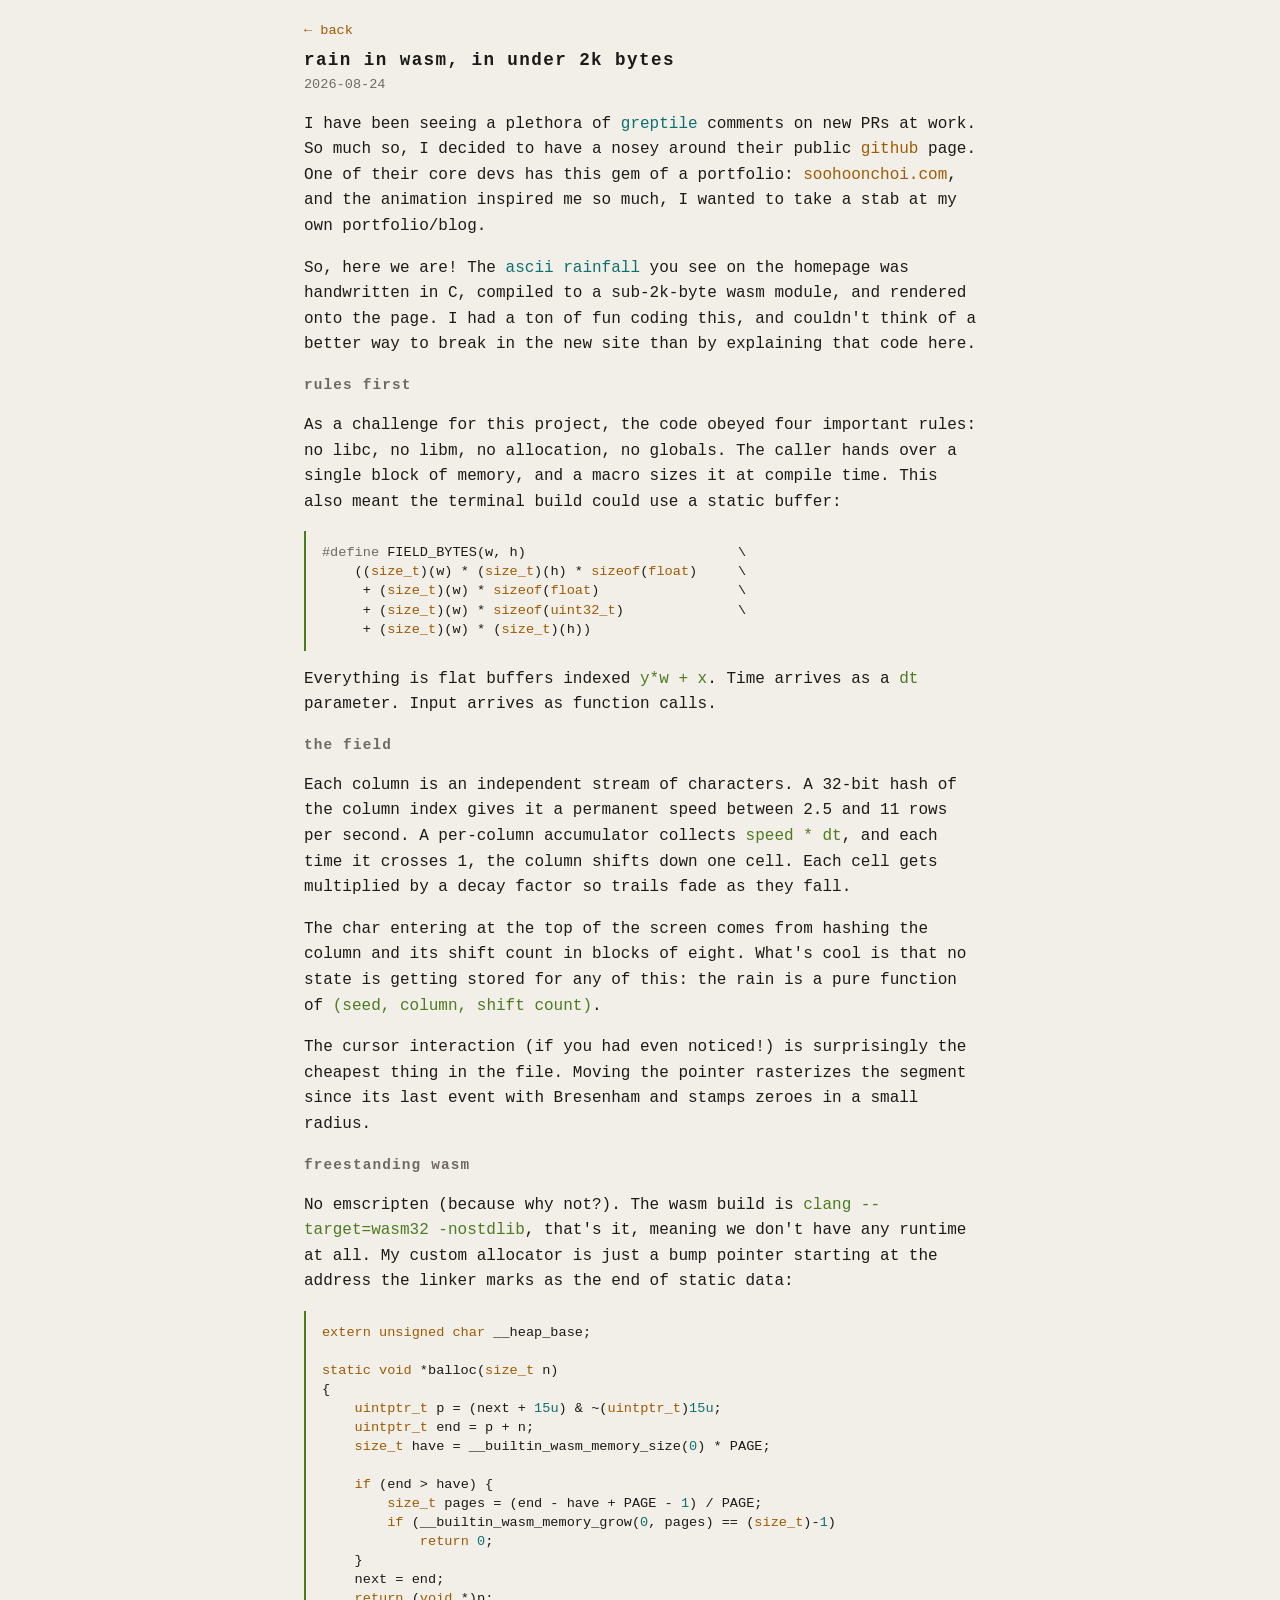
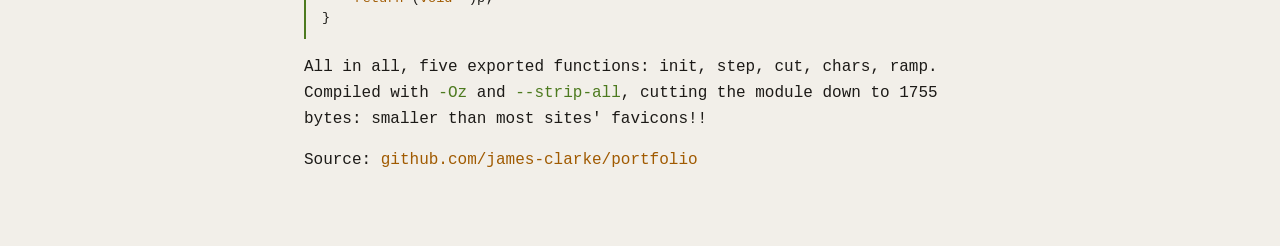
==== web/blog/rain-in-wasm.html @ ba7ddf72 "initial post" ====
<!doctype html>
<html lang="en">
<head>
<meta charset="utf-8">
<meta name="viewport" content="width=device-width, initial-scale=1">
<meta name="color-scheme" content="dark light">
<meta name="description" content="Hand-written C rain animation that fits into 1755 bytes of WebAssembly.">
<title>rain in wasm, in under 2k bytes</title>
<link rel="icon" href="data:image/svg+xml,<svg xmlns='http://www.w3.org/2000/svg' viewBox='0 0 16 16'><rect width='16' height='16' fill='%230a0908'/><text x='8' y='12.5' font-size='11' font-family='monospace' fill='%23ffb000' text-anchor='middle'>@</text></svg>">
<script>try{const t=localStorage.getItem("theme");if(t==="light"||t==="dark")document.documentElement.dataset.theme=t}catch{}</script>
<link rel="stylesheet" href="../style.css">
</head>
<body>
<main>
  <article>
    <p class="crumb"><a href="../">← back</a></p>
    <h1>rain in wasm, in under 2k bytes</h1>
    <p class="date"><time datetime="2026-08-24">2026-08-24</time></p>

    <p>I have been seeing a plethora of <em>greptile</em> comments on new PRs
    at work. So much so, I decided to have a nosey around their public
    <a href="https://github.com/greptileai/">github</a> page. One of their core
    devs has this gem of a portfolio:
    <a href="https://soohoonchoi.com/">soohoonchoi.com</a>, and the animation
    inspired me so much, I wanted to take a stab at my own portfolio/blog.</p>
    <p>So, here we are! The <em>ascii rainfall</em> you see on the homepage
    was handwritten in C, compiled to a sub-2k-byte wasm module, and rendered
    onto the page. I had a ton of fun coding this, and couldn't think of a
    better way to break in the new site than by explaining that code here.</p>

    <h2>rules first</h2>
    <p>As a challenge for this project, the code obeyed four important rules:
    no libc, no libm, no allocation, no globals. The caller hands over a single
    block of memory, and a macro sizes it at compile time. This also meant the
    terminal build could use a static buffer:</p>
    <pre><code><span class="p">#define</span> FIELD_BYTES(w, h)                          \
    ((<span class="k">size_t</span>)(w) * (<span class="k">size_t</span>)(h) * <span class="k">sizeof</span>(<span class="k">float</span>)     \
     + (<span class="k">size_t</span>)(w) * <span class="k">sizeof</span>(<span class="k">float</span>)                 \
     + (<span class="k">size_t</span>)(w) * <span class="k">sizeof</span>(<span class="k">uint32_t</span>)              \
     + (<span class="k">size_t</span>)(w) * (<span class="k">size_t</span>)(h))</code></pre>
    <p>Everything is flat buffers indexed <code>y*w + x</code>. Time arrives
    as a <code>dt</code> parameter. Input arrives as function calls.</p>

    <h2>the field</h2>
    <p>Each column is an independent stream of characters. A 32-bit hash of the
    column index gives it a permanent speed between 2.5 and 11 rows per second.
    A per-column accumulator collects <code>speed * dt</code>, and each time it
    crosses 1, the column shifts down one cell. Each cell gets multiplied by a
    decay factor so trails fade as they fall.</p>
    <p>The char entering at the top of the screen comes from hashing the column
    and its shift count in blocks of eight. What's cool is that no state is
    getting stored for any of this: the rain is a pure function of
    <code>(seed, column, shift count)</code>.</p>
    <p>The cursor interaction (if you had even noticed!) is surprisingly the
    cheapest thing in the file. Moving the pointer rasterizes the segment since
    its last event with Bresenham and stamps zeroes in a small radius.</p>

    <h2>freestanding wasm</h2>
    <p>No emscripten (because why not?). The wasm build is
    <code>clang --target=wasm32 -nostdlib</code>, that's it, meaning we don't
    have any runtime at all. My custom allocator is just a bump pointer starting
    at the address the linker marks as the end of static data:</p>
    <pre><code><span class="k">extern unsigned char</span> __heap_base;

<span class="k">static void</span> *balloc(<span class="k">size_t</span> n)
{
    <span class="k">uintptr_t</span> p = (next + <span class="n">15u</span>) &amp; ~(<span class="k">uintptr_t</span>)<span class="n">15u</span>;
    <span class="k">uintptr_t</span> end = p + n;
    <span class="k">size_t</span> have = __builtin_wasm_memory_size(<span class="n">0</span>) * PAGE;

    <span class="k">if</span> (end > have) {
        <span class="k">size_t</span> pages = (end - have + PAGE - <span class="n">1</span>) / PAGE;
        <span class="k">if</span> (__builtin_wasm_memory_grow(<span class="n">0</span>, pages) == (<span class="k">size_t</span>)-<span class="n">1</span>)
            <span class="k">return</span> <span class="n">0</span>;
    }
    next = end;
    <span class="k">return</span> (<span class="k">void</span> *)p;
}</code></pre>
    <p>All in all, five exported functions: init, step, cut, chars, ramp.
    Compiled with <code>-Oz</code> and <code>--strip-all</code>, cutting the
    module down to 1755 bytes: smaller than most sites' favicons!!</p>

    <p>Source: <a href="https://github.com/james-clarke/portfolio">github.com/james-clarke/portfolio</a></p>
  </article>
</main>
</body>
</html>
---- web/style.css ----
:root {
  color-scheme: dark light;
  --bg: light-dark(#f2efe9, #0a0908);
  --amber: light-dark(#a05a00, #ffb000);
  --bright: light-dark(#6b3c00, #ffd75f);
  --glow: light-dark(transparent, rgba(255, 176, 0, 0.45));
  --text: light-dark(#1c1a17, #e8e4dc);
  --dim: light-dark(#6f6a61, #8a857c);
  --code: light-dark(#4d7a1f, #8fd94d);
  --em: light-dark(#0e6f6f, #56d9d9);
}
:root[data-theme="light"] { color-scheme: light; }
:root[data-theme="dark"] { color-scheme: dark; }
html, body { margin: 0; background: var(--bg); }
body {
  font: 16px/1.5 ui-monospace, "Cascadia Mono", Menlo, Consolas, monospace;
  color: var(--text);
  min-height: 100svh;
}
a { color: var(--amber); text-decoration: none; }
a:hover { text-decoration: underline; }
header { display: flex; justify-content: flex-end; }
#theme {
  padding: 0.25rem;
  background: none;
  border: 0;
  font: inherit;
  font-size: 0.85rem;
  color: var(--dim);
  cursor: pointer;
}
#theme:hover { color: var(--amber); }
main {
  display: grid;
  justify-items: center;
  gap: 0.75rem;
  padding: clamp(0.75rem, 2.5vw, 1.25rem) 0 clamp(2rem, 8vw, 3.5rem);
}
main > * {
  width: min(100% - 2rem, 840px);
}
#frame {
  position: relative;
  overflow: hidden;
  touch-action: pan-y;
  aspect-ratio: 7 / 4;
}
#field, #bright {
  position: absolute;
  top: 0; left: 0;
  margin: 0;
  font: 10px/1 ui-monospace, Menlo, Consolas, monospace;
  user-select: none;
  pointer-events: none;
}
#field { color: var(--amber); }
#bright { color: var(--bright); text-shadow: 0 0 6px var(--glow); }
#meta {
  display: flex;
  justify-content: space-between;
  align-items: baseline;
  gap: 1rem;
}
#source { font-size: 0.85rem; }
#who h1 {
  margin: 0;
  font-size: 1.1rem;
  font-weight: 600;
  letter-spacing: 0.08em;
}
#who .about,
#who .links {
  margin: 0.35rem 0 0;
  font-size: 0.85rem;
}
#who .about { color: var(--dim); }
h2 {
  margin: 0.75rem 0 0;
  font-size: 0.9rem;
  font-weight: 600;
  letter-spacing: 0.08em;
  color: var(--dim);
}
#work, #posts {
  margin: 0;
  padding: 0;
  list-style: none;
  display: grid;
  gap: 0.5rem;
  color: var(--dim);
}
#work { counter-reset: proj; }
#posts li {
  display: grid;
  grid-template-columns: 1fr auto;
  gap: 2ch;
}
#posts time { font-size: 0.85rem; }
#work li {
  display: grid;
  grid-template-columns: 4ch max-content 1fr;
}
#work li::before {
  counter-increment: proj;
  content: "0" counter(proj);
}
#work .desc {
  min-width: 0;
  padding-left: 2ch;
  text-align: right;
  white-space: nowrap;
  overflow: hidden;
  text-overflow: ellipsis;
}
main > article {
  width: min(100% - 2rem, 70ch);
  line-height: 1.6;
}
article h1 {
  margin: 0.25rem 0 0;
  font-size: 1.1rem;
  font-weight: 600;
  letter-spacing: 0.08em;
}
article .date {
  margin: 0;
  font-size: 0.85rem;
  color: var(--dim);
}
article .crumb { margin: 0; font-size: 0.85rem; }
article code { color: var(--code); }
em { color: var(--em); font-style: normal; }
article pre {
  margin: 1rem 0;
  padding: 0.75rem 0 0.75rem 1rem;
  border-left: 2px solid var(--code);
  overflow-x: auto;
  font-size: 0.85rem;
  line-height: 1.4;
}
article pre code { color: inherit; }
pre .k { color: var(--amber); }
pre .n { color: var(--em); }
pre .p { color: var(--dim); }
@media (max-width: 599px) {
  #frame { aspect-ratio: 10 / 9; }
  #work li { grid-template-columns: 4ch 1fr; }
  #work .desc {
    grid-column: 2;
    padding-left: 0;
    text-align: left;
    white-space: normal;
    font-size: 0.85rem;
  }
}
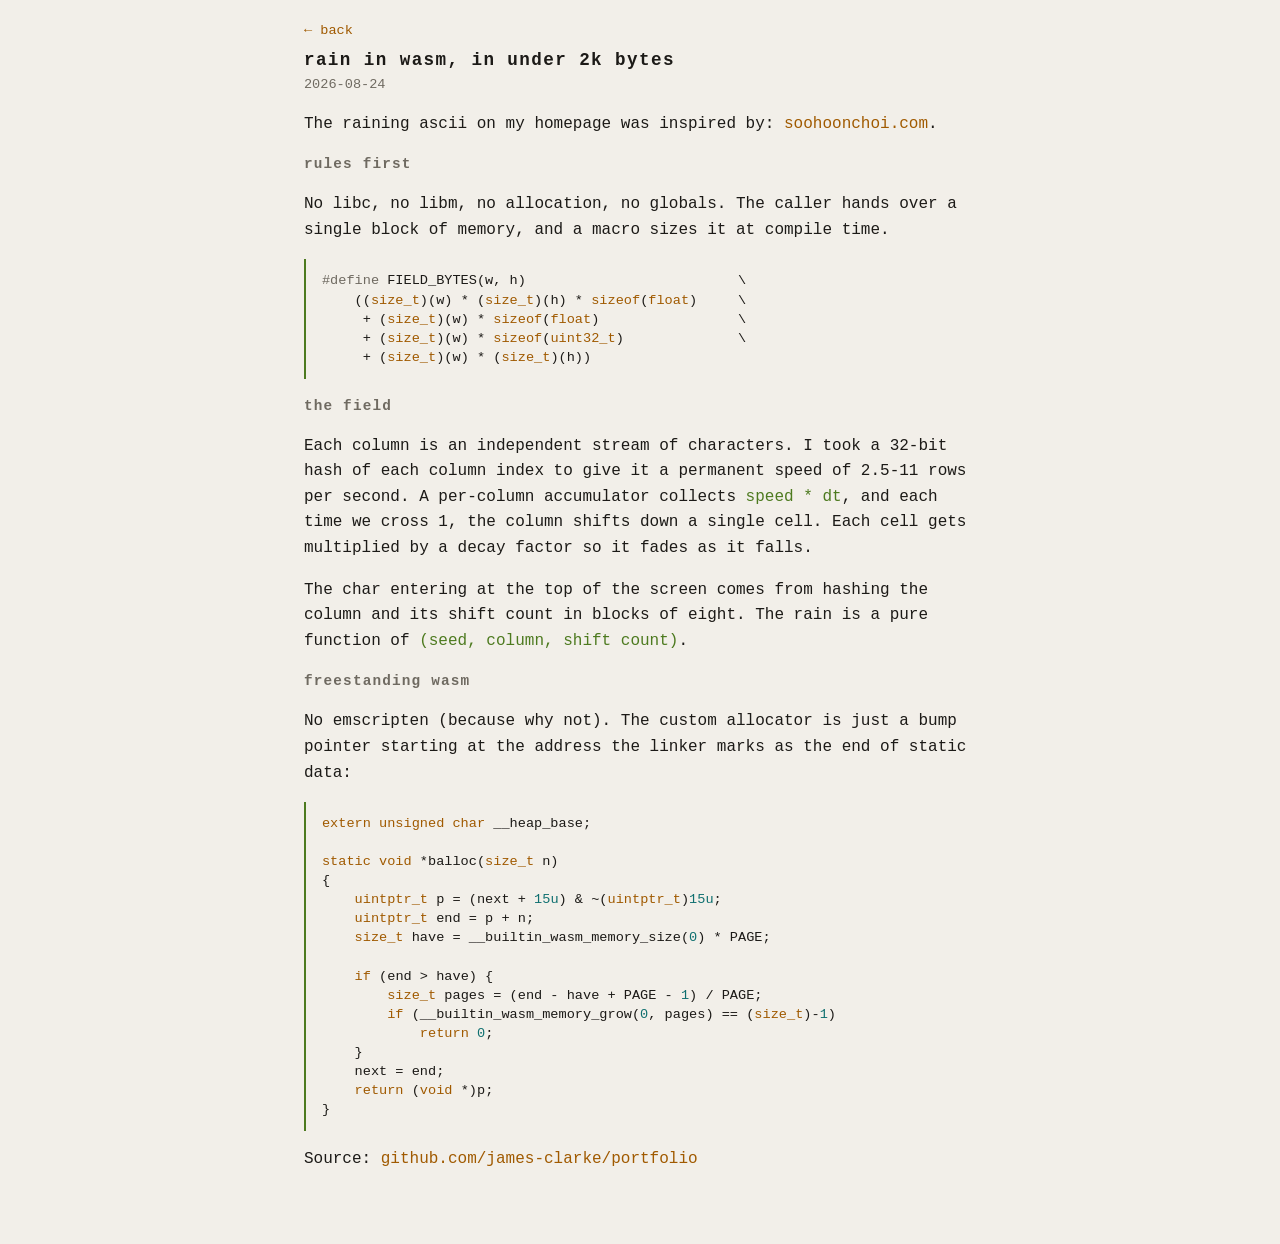
==== commit 956ca241: "article riv" ====
--- a/web/blog/rain-in-wasm.html
+++ b/web/blog/rain-in-wasm.html
@@ -16,50 +16,30 @@
     <p class="crumb"><a href="../">← back</a></p>
     <h1>rain in wasm, in under 2k bytes</h1>
     <p class="date"><time datetime="2026-08-24">2026-08-24</time></p>
-
-    <p>I have been seeing a plethora of <em>greptile</em> comments on new PRs
-    at work. So much so, I decided to have a nosey around their public
-    <a href="https://github.com/greptileai/">github</a> page. One of their core
-    devs has this gem of a portfolio:
-    <a href="https://soohoonchoi.com/">soohoonchoi.com</a>, and the animation
-    inspired me so much, I wanted to take a stab at my own portfolio/blog.</p>
-    <p>So, here we are! The <em>ascii rainfall</em> you see on the homepage
-    was handwritten in C, compiled to a sub-2k-byte wasm module, and rendered
-    onto the page. I had a ton of fun coding this, and couldn't think of a
-    better way to break in the new site than by explaining that code here.</p>
-
+    <p>The raining ascii on my homepage was inspired by:
+    <a href="https://soohoonchoi.com/">soohoonchoi.com</a>.</p>
     <h2>rules first</h2>
-    <p>As a challenge for this project, the code obeyed four important rules:
-    no libc, no libm, no allocation, no globals. The caller hands over a single
-    block of memory, and a macro sizes it at compile time. This also meant the
-    terminal build could use a static buffer:</p>
+    <p>No libc, no libm, no allocation, no globals. The caller
+    hands over a single block of memory, and a macro sizes it at compile time.</p>
     <pre><code><span class="p">#define</span> FIELD_BYTES(w, h)                          \
     ((<span class="k">size_t</span>)(w) * (<span class="k">size_t</span>)(h) * <span class="k">sizeof</span>(<span class="k">float</span>)     \
      + (<span class="k">size_t</span>)(w) * <span class="k">sizeof</span>(<span class="k">float</span>)                 \
      + (<span class="k">size_t</span>)(w) * <span class="k">sizeof</span>(<span class="k">uint32_t</span>)              \
      + (<span class="k">size_t</span>)(w) * (<span class="k">size_t</span>)(h))</code></pre>
-    <p>Everything is flat buffers indexed <code>y*w + x</code>. Time arrives
-    as a <code>dt</code> parameter. Input arrives as function calls.</p>
 
     <h2>the field</h2>
-    <p>Each column is an independent stream of characters. A 32-bit hash of the
-    column index gives it a permanent speed between 2.5 and 11 rows per second.
-    A per-column accumulator collects <code>speed * dt</code>, and each time it
-    crosses 1, the column shifts down one cell. Each cell gets multiplied by a
-    decay factor so trails fade as they fall.</p>
+    <p>Each column is an independent stream of characters. I took a 32-bit hash 
+    of each column index to give it a permanent speed of 2.5-11 rows per second.
+    A per-column accumulator collects <code>speed * dt</code>, and each time we
+    cross 1, the column shifts down a single cell. Each cell gets multiplied by a
+    decay factor so it fades as it falls.</p>
     <p>The char entering at the top of the screen comes from hashing the column
-    and its shift count in blocks of eight. What's cool is that no state is
-    getting stored for any of this: the rain is a pure function of
+    and its shift count in blocks of eight. The rain is a pure function of
     <code>(seed, column, shift count)</code>.</p>
-    <p>The cursor interaction (if you had even noticed!) is surprisingly the
-    cheapest thing in the file. Moving the pointer rasterizes the segment since
-    its last event with Bresenham and stamps zeroes in a small radius.</p>
 
     <h2>freestanding wasm</h2>
-    <p>No emscripten (because why not?). The wasm build is
-    <code>clang --target=wasm32 -nostdlib</code>, that's it, meaning we don't
-    have any runtime at all. My custom allocator is just a bump pointer starting
-    at the address the linker marks as the end of static data:</p>
+    <p>No emscripten (because why not). The custom allocator is just a bump pointer 
+    starting at the address the linker marks as the end of static data:</p>
     <pre><code><span class="k">extern unsigned char</span> __heap_base;
 
 <span class="k">static void</span> *balloc(<span class="k">size_t</span> n)
@@ -76,9 +56,6 @@
     next = end;
     <span class="k">return</span> (<span class="k">void</span> *)p;
 }</code></pre>
-    <p>All in all, five exported functions: init, step, cut, chars, ramp.
-    Compiled with <code>-Oz</code> and <code>--strip-all</code>, cutting the
-    module down to 1755 bytes: smaller than most sites' favicons!!</p>
 
     <p>Source: <a href="https://github.com/james-clarke/portfolio">github.com/james-clarke/portfolio</a></p>
   </article>
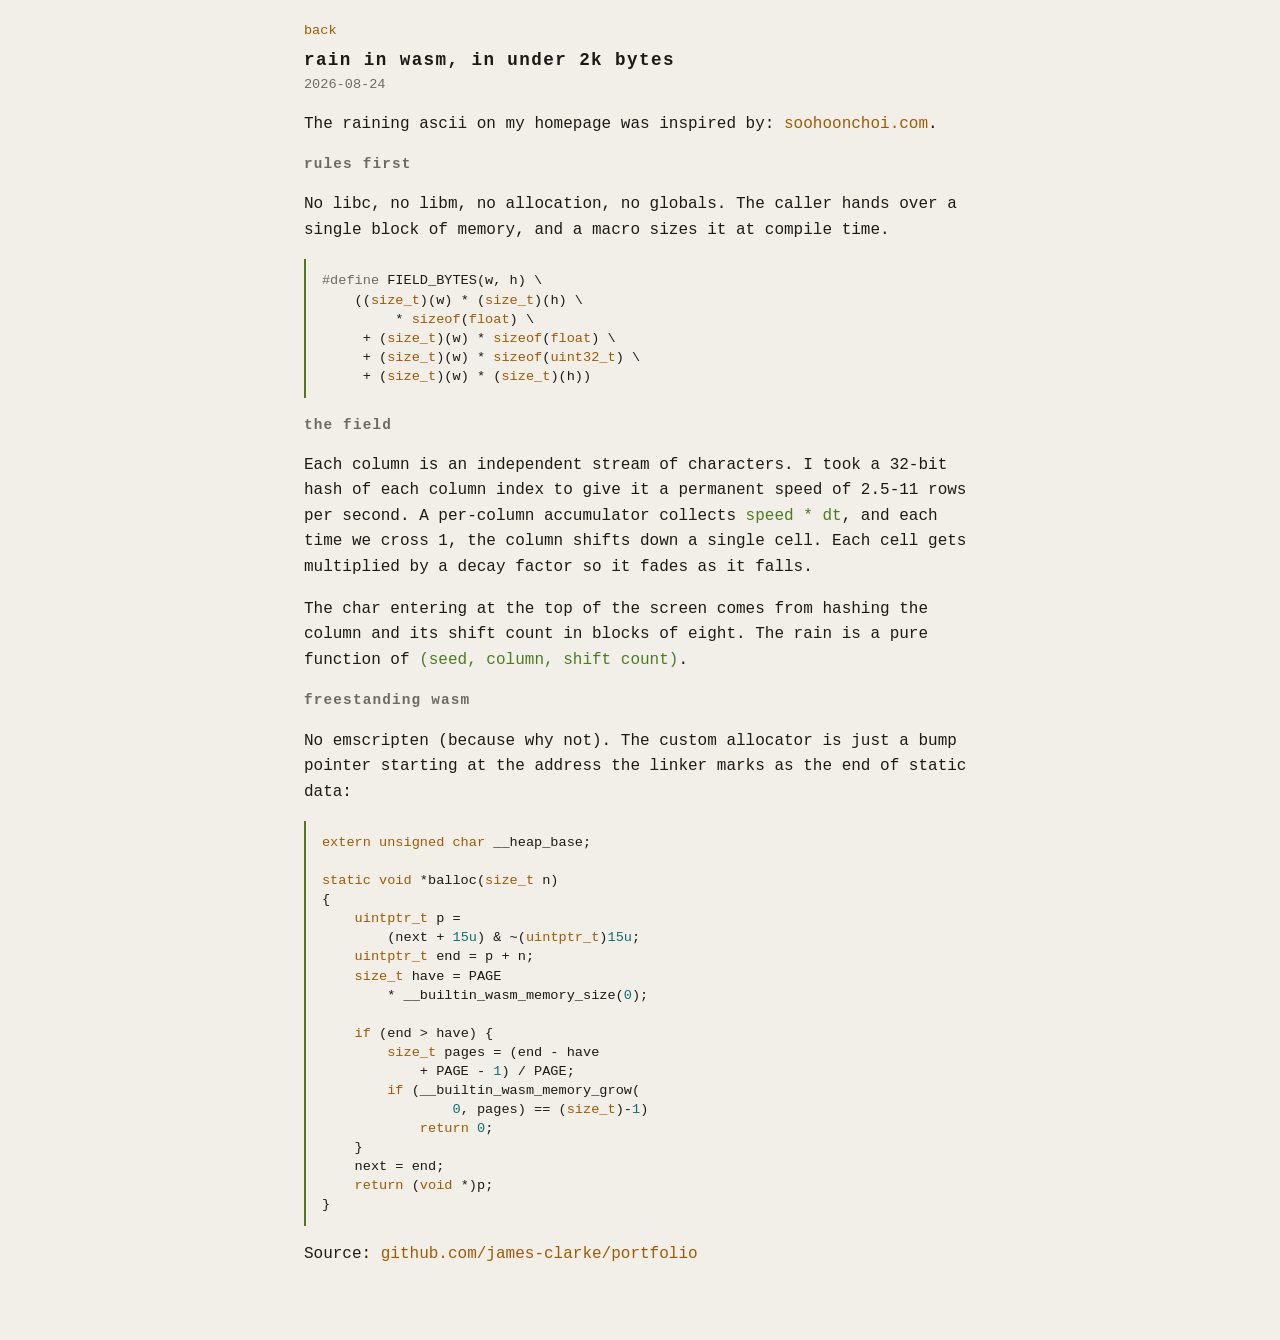
==== commit 236c742d: "better mobile view, wrapping, font + open links in new tab" ====
--- a/web/blog/rain-in-wasm.html
+++ b/web/blog/rain-in-wasm.html
@@ -13,18 +13,19 @@
 <body>
 <main>
   <article>
-    <p class="crumb"><a href="../">← back</a></p>
+    <p class="crumb"><a href="../">back</a></p>
     <h1>rain in wasm, in under 2k bytes</h1>
     <p class="date"><time datetime="2026-08-24">2026-08-24</time></p>
     <p>The raining ascii on my homepage was inspired by:
-    <a href="https://soohoonchoi.com/">soohoonchoi.com</a>.</p>
+    <a href="https://soohoonchoi.com/" target="_blank">soohoonchoi.com</a>.</p>
     <h2>rules first</h2>
     <p>No libc, no libm, no allocation, no globals. The caller
     hands over a single block of memory, and a macro sizes it at compile time.</p>
-    <pre><code><span class="p">#define</span> FIELD_BYTES(w, h)                          \
-    ((<span class="k">size_t</span>)(w) * (<span class="k">size_t</span>)(h) * <span class="k">sizeof</span>(<span class="k">float</span>)     \
-     + (<span class="k">size_t</span>)(w) * <span class="k">sizeof</span>(<span class="k">float</span>)                 \
-     + (<span class="k">size_t</span>)(w) * <span class="k">sizeof</span>(<span class="k">uint32_t</span>)              \
+    <pre><code><span class="p">#define</span> FIELD_BYTES(w, h) \
+    ((<span class="k">size_t</span>)(w) * (<span class="k">size_t</span>)(h) \
+         * <span class="k">sizeof</span>(<span class="k">float</span>) \
+     + (<span class="k">size_t</span>)(w) * <span class="k">sizeof</span>(<span class="k">float</span>) \
+     + (<span class="k">size_t</span>)(w) * <span class="k">sizeof</span>(<span class="k">uint32_t</span>) \
      + (<span class="k">size_t</span>)(w) * (<span class="k">size_t</span>)(h))</code></pre>
 
     <h2>the field</h2>
@@ -44,20 +45,24 @@
 
 <span class="k">static void</span> *balloc(<span class="k">size_t</span> n)
 {
-    <span class="k">uintptr_t</span> p = (next + <span class="n">15u</span>) &amp; ~(<span class="k">uintptr_t</span>)<span class="n">15u</span>;
+    <span class="k">uintptr_t</span> p =
+        (next + <span class="n">15u</span>) &amp; ~(<span class="k">uintptr_t</span>)<span class="n">15u</span>;
     <span class="k">uintptr_t</span> end = p + n;
-    <span class="k">size_t</span> have = __builtin_wasm_memory_size(<span class="n">0</span>) * PAGE;
+    <span class="k">size_t</span> have = PAGE
+        * __builtin_wasm_memory_size(<span class="n">0</span>);
 
     <span class="k">if</span> (end > have) {
-        <span class="k">size_t</span> pages = (end - have + PAGE - <span class="n">1</span>) / PAGE;
-        <span class="k">if</span> (__builtin_wasm_memory_grow(<span class="n">0</span>, pages) == (<span class="k">size_t</span>)-<span class="n">1</span>)
+        <span class="k">size_t</span> pages = (end - have
+            + PAGE - <span class="n">1</span>) / PAGE;
+        <span class="k">if</span> (__builtin_wasm_memory_grow(
+                <span class="n">0</span>, pages) == (<span class="k">size_t</span>)-<span class="n">1</span>)
             <span class="k">return</span> <span class="n">0</span>;
     }
     next = end;
     <span class="k">return</span> (<span class="k">void</span> *)p;
 }</code></pre>
 
-    <p>Source: <a href="https://github.com/james-clarke/portfolio">github.com/james-clarke/portfolio</a></p>
+    <p>Source: <a href="https://github.com/james-clarke/portfolio" target="_blank">github.com/james-clarke/portfolio</a></p>
   </article>
 </main>
 </body>
--- a/web/style.css
+++ b/web/style.css
@@ -12,8 +12,9 @@
 :root[data-theme="light"] { color-scheme: light; }
 :root[data-theme="dark"] { color-scheme: dark; }
 html, body { margin: 0; background: var(--bg); }
+html { -webkit-text-size-adjust: 100%; text-size-adjust: 100%; }
 body {
-  font: 16px/1.5 ui-monospace, "Cascadia Mono", Menlo, Consolas, monospace;
+  font: 1rem/1.5 ui-monospace, "Cascadia Mono", Menlo, Consolas, monospace;
   color: var(--text);
   min-height: 100svh;
 }
@@ -21,7 +22,8 @@
 a:hover { text-decoration: underline; }
 header { display: flex; justify-content: flex-end; }
 #theme {
-  padding: 0.25rem;
+  padding: 0.5rem;
+  margin: -0.25rem;
   background: none;
   border: 0;
   font: inherit;
@@ -95,7 +97,7 @@
   grid-template-columns: 1fr auto;
   gap: 2ch;
 }
-#posts time { font-size: 0.85rem; }
+#posts time { font-size: 0.85rem; white-space: nowrap; }
 #work li {
   display: grid;
   grid-template-columns: 4ch max-content 1fr;
@@ -115,6 +117,7 @@
 main > article {
   width: min(100% - 2rem, 70ch);
   line-height: 1.6;
+  overflow-wrap: break-word;
 }
 article h1 {
   margin: 0.25rem 0 0;
@@ -132,7 +135,7 @@
 em { color: var(--em); font-style: normal; }
 article pre {
   margin: 1rem 0;
-  padding: 0.75rem 0 0.75rem 1rem;
+  padding: 0.75rem 1rem;
   border-left: 2px solid var(--code);
   overflow-x: auto;
   font-size: 0.85rem;
@@ -143,7 +146,10 @@
 pre .n { color: var(--em); }
 pre .p { color: var(--dim); }
 @media (max-width: 599px) {
+  html { font-size: 15px; }
+  article pre { margin-inline: -1rem; }
   #frame { aspect-ratio: 10 / 9; }
+  #posts li { grid-template-columns: 1fr; gap: 0; }
   #work li { grid-template-columns: 4ch 1fr; }
   #work .desc {
     grid-column: 2;
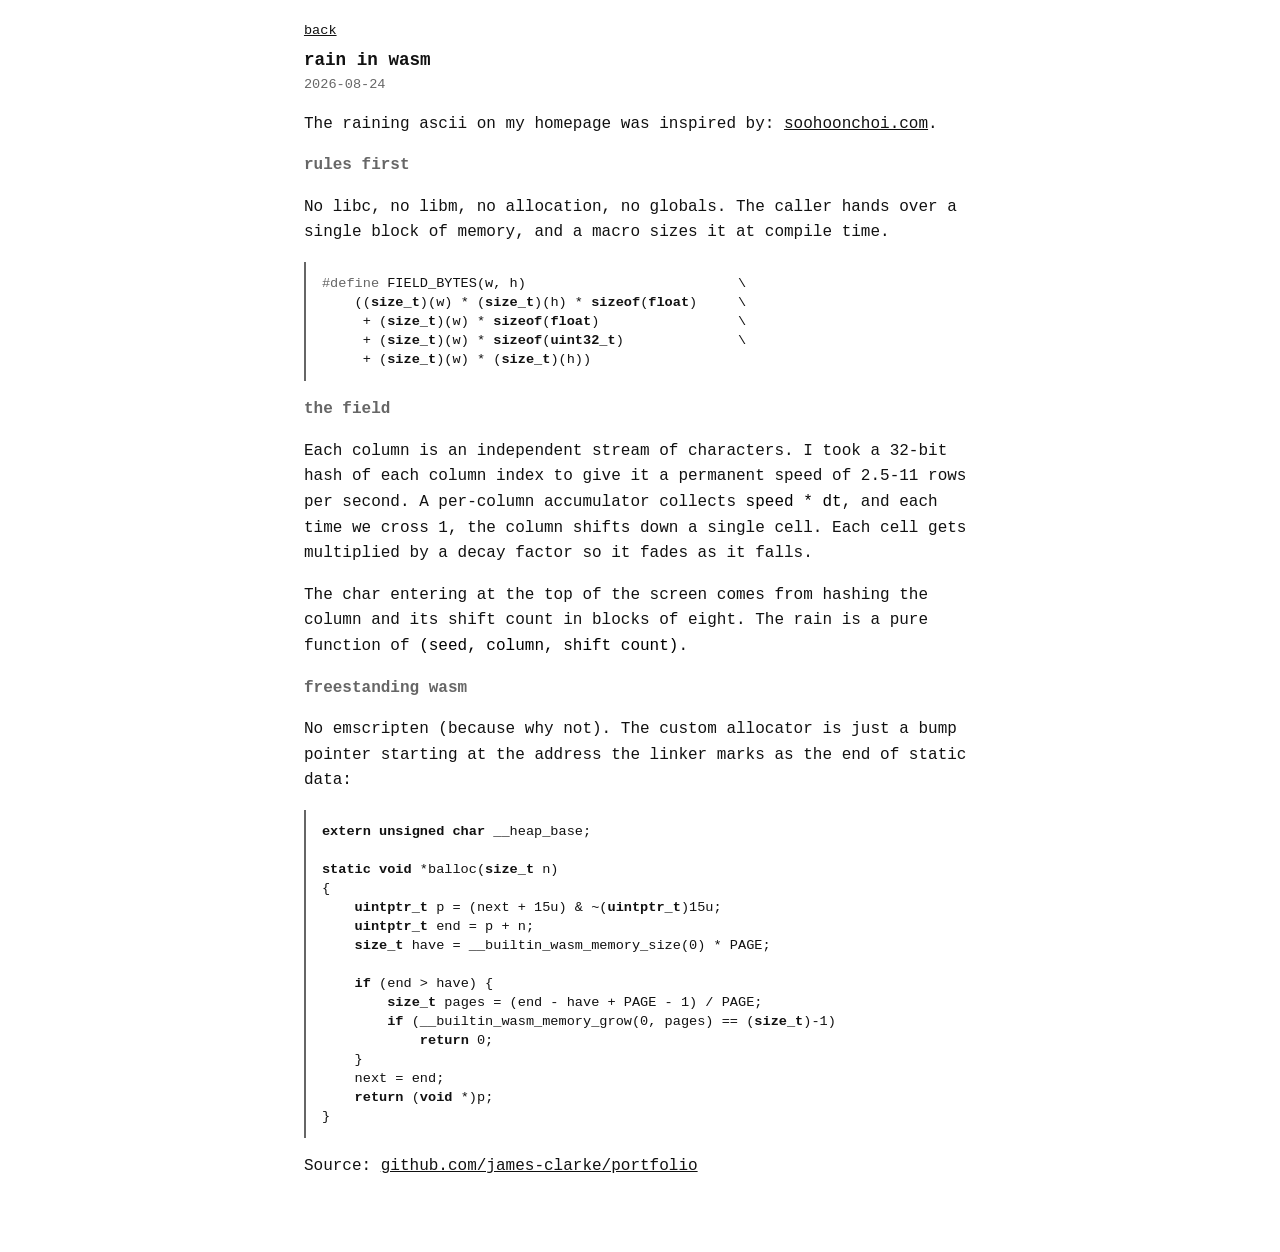
==== commit d9875fd4: "monochrome redesign, default mono font + a11y fixes" ====
--- a/web/blog/rain-in-wasm.html
+++ b/web/blog/rain-in-wasm.html
@@ -5,8 +5,8 @@
 <meta name="viewport" content="width=device-width, initial-scale=1">
 <meta name="color-scheme" content="dark light">
 <meta name="description" content="Hand-written C rain animation that fits into 1755 bytes of WebAssembly.">
-<title>rain in wasm, in under 2k bytes</title>
-<link rel="icon" href="data:image/svg+xml,<svg xmlns='http://www.w3.org/2000/svg' viewBox='0 0 16 16'><rect width='16' height='16' fill='%230a0908'/><text x='8' y='12.5' font-size='11' font-family='monospace' fill='%23ffb000' text-anchor='middle'>@</text></svg>">
+<title>rain in wasm</title>
+<link rel="icon" href="data:image/svg+xml,<svg xmlns='http://www.w3.org/2000/svg' viewBox='0 0 16 16'><rect width='16' height='16' fill='%230a0a0a'/><text x='8' y='12.5' font-size='11' font-family='monospace' fill='%23fff' text-anchor='middle'>@</text></svg>">
 <script>try{const t=localStorage.getItem("theme");if(t==="light"||t==="dark")document.documentElement.dataset.theme=t}catch{}</script>
 <link rel="stylesheet" href="../style.css">
 </head>
@@ -14,18 +14,17 @@
 <main>
   <article>
     <p class="crumb"><a href="../">back</a></p>
-    <h1>rain in wasm, in under 2k bytes</h1>
+    <h1>rain in wasm</h1>
     <p class="date"><time datetime="2026-08-24">2026-08-24</time></p>
     <p>The raining ascii on my homepage was inspired by:
     <a href="https://soohoonchoi.com/" target="_blank">soohoonchoi.com</a>.</p>
     <h2>rules first</h2>
     <p>No libc, no libm, no allocation, no globals. The caller
     hands over a single block of memory, and a macro sizes it at compile time.</p>
-    <pre><code><span class="p">#define</span> FIELD_BYTES(w, h) \
-    ((<span class="k">size_t</span>)(w) * (<span class="k">size_t</span>)(h) \
-         * <span class="k">sizeof</span>(<span class="k">float</span>) \
-     + (<span class="k">size_t</span>)(w) * <span class="k">sizeof</span>(<span class="k">float</span>) \
-     + (<span class="k">size_t</span>)(w) * <span class="k">sizeof</span>(<span class="k">uint32_t</span>) \
+    <pre><code><span class="p">#define</span> FIELD_BYTES(w, h)                          \
+    ((<span class="k">size_t</span>)(w) * (<span class="k">size_t</span>)(h) * <span class="k">sizeof</span>(<span class="k">float</span>)     \
+     + (<span class="k">size_t</span>)(w) * <span class="k">sizeof</span>(<span class="k">float</span>)                 \
+     + (<span class="k">size_t</span>)(w) * <span class="k">sizeof</span>(<span class="k">uint32_t</span>)              \
      + (<span class="k">size_t</span>)(w) * (<span class="k">size_t</span>)(h))</code></pre>
 
     <h2>the field</h2>
@@ -45,18 +44,14 @@
 
 <span class="k">static void</span> *balloc(<span class="k">size_t</span> n)
 {
-    <span class="k">uintptr_t</span> p =
-        (next + <span class="n">15u</span>) &amp; ~(<span class="k">uintptr_t</span>)<span class="n">15u</span>;
+    <span class="k">uintptr_t</span> p = (next + 15u) &amp; ~(<span class="k">uintptr_t</span>)15u;
     <span class="k">uintptr_t</span> end = p + n;
-    <span class="k">size_t</span> have = PAGE
-        * __builtin_wasm_memory_size(<span class="n">0</span>);
+    <span class="k">size_t</span> have = __builtin_wasm_memory_size(0) * PAGE;
 
     <span class="k">if</span> (end > have) {
-        <span class="k">size_t</span> pages = (end - have
-            + PAGE - <span class="n">1</span>) / PAGE;
-        <span class="k">if</span> (__builtin_wasm_memory_grow(
-                <span class="n">0</span>, pages) == (<span class="k">size_t</span>)-<span class="n">1</span>)
-            <span class="k">return</span> <span class="n">0</span>;
+        <span class="k">size_t</span> pages = (end - have + PAGE - 1) / PAGE;
+        <span class="k">if</span> (__builtin_wasm_memory_grow(0, pages) == (<span class="k">size_t</span>)-1)
+            <span class="k">return</span> 0;
     }
     next = end;
     <span class="k">return</span> (<span class="k">void</span> *)p;
--- a/web/style.css
+++ b/web/style.css
@@ -1,25 +1,20 @@
 :root {
   color-scheme: dark light;
-  --bg: light-dark(#f2efe9, #0a0908);
-  --amber: light-dark(#a05a00, #ffb000);
-  --bright: light-dark(#6b3c00, #ffd75f);
-  --glow: light-dark(transparent, rgba(255, 176, 0, 0.45));
-  --text: light-dark(#1c1a17, #e8e4dc);
-  --dim: light-dark(#6f6a61, #8a857c);
-  --code: light-dark(#4d7a1f, #8fd94d);
-  --em: light-dark(#0e6f6f, #56d9d9);
+  --bg: light-dark(#fff, #0a0a0a);
+  --text: light-dark(#111, #ddd);
+  --bright: light-dark(#000, #fff);
+  --dim: light-dark(#666, #808080);
 }
 :root[data-theme="light"] { color-scheme: light; }
 :root[data-theme="dark"] { color-scheme: dark; }
 html, body { margin: 0; background: var(--bg); }
 html { -webkit-text-size-adjust: 100%; text-size-adjust: 100%; }
 body {
-  font: 1rem/1.5 ui-monospace, "Cascadia Mono", Menlo, Consolas, monospace;
+  font: 1rem/1.5 monospace;
   color: var(--text);
   min-height: 100svh;
 }
-a { color: var(--amber); text-decoration: none; }
-a:hover { text-decoration: underline; }
+a { color: var(--text); }
 header { display: flex; justify-content: flex-end; }
 #theme {
   padding: 0.5rem;
@@ -27,11 +22,9 @@
   background: none;
   border: 0;
   font: inherit;
-  font-size: 0.85rem;
   color: var(--dim);
   cursor: pointer;
 }
-#theme:hover { color: var(--amber); }
 main {
   display: grid;
   justify-items: center;
@@ -39,7 +32,7 @@
   padding: clamp(0.75rem, 2.5vw, 1.25rem) 0 clamp(2rem, 8vw, 3.5rem);
 }
 main > * {
-  width: min(100% - 2rem, 840px);
+  width: min(100% - 2rem, 80ch);
 }
 #frame {
   position: relative;
@@ -51,36 +44,38 @@
   position: absolute;
   top: 0; left: 0;
   margin: 0;
-  font: 10px/1 ui-monospace, Menlo, Consolas, monospace;
+  font: 10px/1 monospace;
   user-select: none;
   pointer-events: none;
 }
-#field { color: var(--amber); }
-#bright { color: var(--bright); text-shadow: 0 0 6px var(--glow); }
+#field { color: var(--dim); }
+#bright { color: var(--bright); }
 #meta {
   display: flex;
+  flex-wrap: wrap;
   justify-content: space-between;
   align-items: baseline;
-  gap: 1rem;
+  gap: 0 1rem;
 }
-#source { font-size: 0.85rem; }
+#meta .links { margin: 0; }
 #who h1 {
   margin: 0;
   font-size: 1.1rem;
   font-weight: 600;
-  letter-spacing: 0.08em;
 }
-#who .about,
-#who .links {
-  margin: 0.35rem 0 0;
-  font-size: 0.85rem;
+.cursor {
+  margin-left: 0.25ch;
+  user-select: none;
+  animation: blink 1s steps(1) infinite;
 }
-#who .about { color: var(--dim); }
+@keyframes blink { 50% { opacity: 0; } }
+@media (prefers-reduced-motion: reduce) {
+  .cursor { animation: none; }
+}
 h2 {
   margin: 0.75rem 0 0;
-  font-size: 0.9rem;
+  font-size: 1rem;
   font-weight: 600;
-  letter-spacing: 0.08em;
   color: var(--dim);
 }
 #work, #posts {
@@ -91,28 +86,20 @@
   gap: 0.5rem;
   color: var(--dim);
 }
-#work { counter-reset: proj; }
 #posts li {
   display: grid;
   grid-template-columns: 1fr auto;
   gap: 2ch;
 }
-#posts time { font-size: 0.85rem; white-space: nowrap; }
+#posts time { white-space: nowrap; }
 #work li {
   display: grid;
-  grid-template-columns: 4ch max-content 1fr;
-}
-#work li::before {
-  counter-increment: proj;
-  content: "0" counter(proj);
+  grid-template-columns: max-content 1fr;
 }
 #work .desc {
   min-width: 0;
   padding-left: 2ch;
   text-align: right;
-  white-space: nowrap;
-  overflow: hidden;
-  text-overflow: ellipsis;
 }
 main > article {
   width: min(100% - 2rem, 70ch);
@@ -123,7 +110,6 @@
   margin: 0.25rem 0 0;
   font-size: 1.1rem;
   font-weight: 600;
-  letter-spacing: 0.08em;
 }
 article .date {
   margin: 0;
@@ -131,31 +117,27 @@
   color: var(--dim);
 }
 article .crumb { margin: 0; font-size: 0.85rem; }
-article code { color: var(--code); }
-em { color: var(--em); font-style: normal; }
+article code { color: var(--bright); }
+em { color: var(--bright); font-weight: 600; font-style: normal; }
 article pre {
   margin: 1rem 0;
   padding: 0.75rem 1rem;
-  border-left: 2px solid var(--code);
+  border-left: 2px solid var(--dim);
   overflow-x: auto;
   font-size: 0.85rem;
   line-height: 1.4;
 }
 article pre code { color: inherit; }
-pre .k { color: var(--amber); }
-pre .n { color: var(--em); }
+pre .k { font-weight: 600; }
 pre .p { color: var(--dim); }
 @media (max-width: 599px) {
   html { font-size: 15px; }
   article pre { margin-inline: -1rem; }
   #frame { aspect-ratio: 10 / 9; }
   #posts li { grid-template-columns: 1fr; gap: 0; }
-  #work li { grid-template-columns: 4ch 1fr; }
+  #work li { grid-template-columns: 1fr; }
   #work .desc {
-    grid-column: 2;
     padding-left: 0;
     text-align: left;
-    white-space: normal;
-    font-size: 0.85rem;
   }
 }
